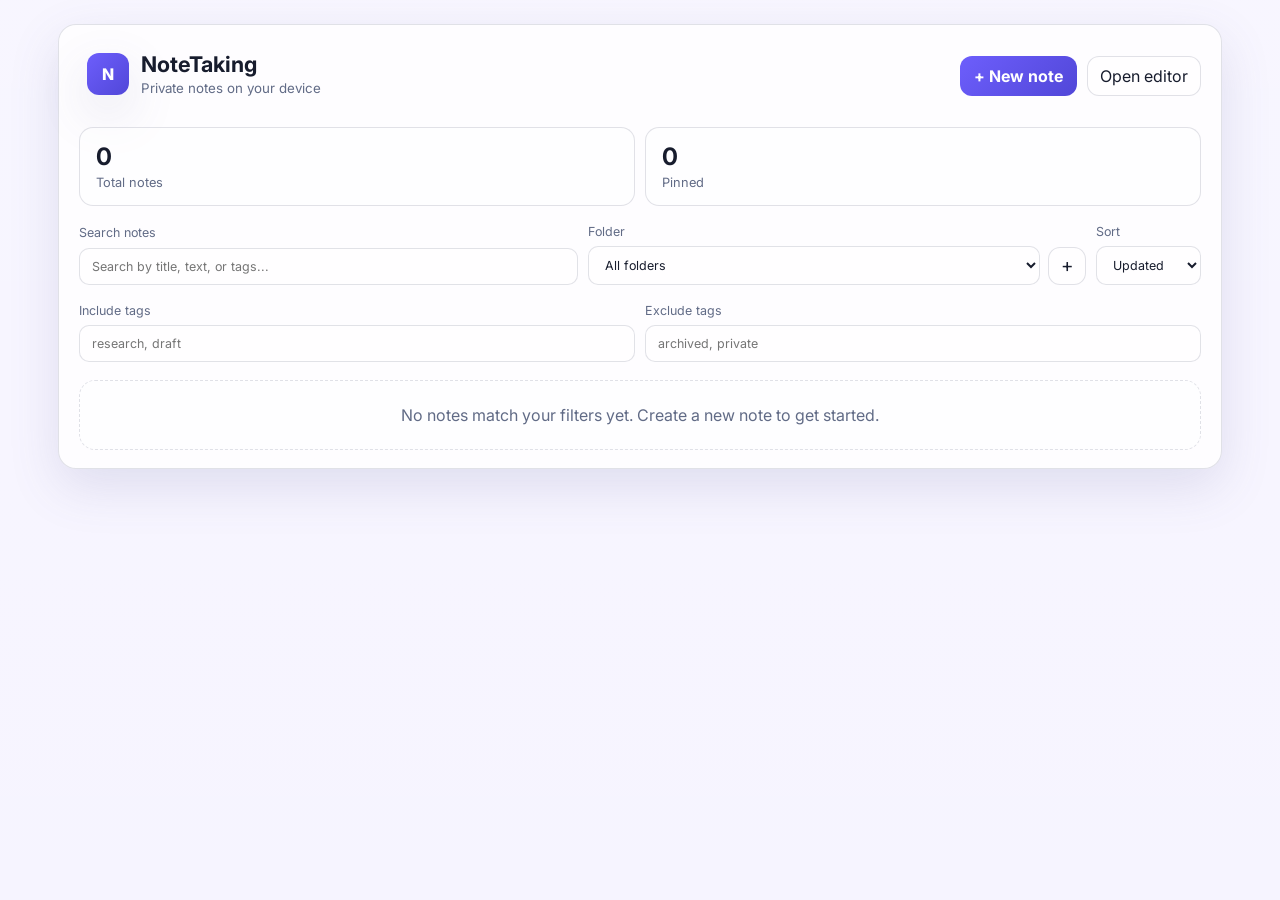
==== index.html @ 8013c4c2 "Organize note-taking app modules" ====
<!DOCTYPE html>
<html lang="en">
  <head>
    <meta charset="UTF-8" />
    <meta name="viewport" content="width=device-width, initial-scale=1.0" />
    <title>NoteTaking | Home</title>
    <link rel="preconnect" href="https://fonts.googleapis.com" />
    <link rel="preconnect" href="https://fonts.gstatic.com" crossorigin />
    <link href="https://fonts.googleapis.com/css2?family=Inter:wght@400;500;600;700;800&family=JetBrains+Mono:wght@400;500;700&family=Playfair+Display:wght@400;600;700;800&family=Montserrat:wght@400;500;600;700;800&family=Cormorant+Garamond:wght@400;500;600;700&family=Libre+Baskerville:wght@400;700&family=Patrick+Hand&display=swap" rel="stylesheet" />
    <link rel="stylesheet" href="css/styles.css" />
  </head>
  <body class="home-body" data-theme="violet">
    <main class="home-page">
      <section class="home-panel">
        <header class="home-header">
          <div class="brand-card">
            <div class="brand-badge">N</div>
            <div>
              <h1>NoteTaking</h1>
              <small>Private notes on your device</small>
            </div>
          </div>
          <div class="home-actions">
            <button id="new-note-btn" class="button" type="button">+ New note</button>
            <a href="editor.html" class="secondary-button">Open editor</a>
          </div>
        </header>

        <div class="summary-row">
          <div class="summary-card">
            <strong id="note-count">0</strong>
            <span>Total notes</span>
          </div>
          <div class="summary-card">
            <strong id="pinned-count">0</strong>
            <span>Pinned</span>
          </div>
        </div>

        <div class="filter-row">
          <label class="search-box" style="min-width: 280px; flex: 1;">
            <span>Search notes</span>
            <input id="search-input" class="input" type="search" placeholder="Search by title, text, or tags..." />
          </label>

          <label style="flex:1; min-width: 220px;">
            <span>Folder</span>
            <div class="folder-inline-row">
              <select id="folder-filter" class="input"></select>
              <button id="add-folder-btn" class="secondary-button compact-button" type="button" title="Add custom folder">+</button>
            </div>
          </label>

          <label>
            <span>Sort</span>
            <select id="sort-select" class="input">
              <option value="updated-desc">Updated</option>
              <option value="created">Created</option>
              <option value="alpha">A–Z</option>
              <option value="tags-alpha">Tags A–Z</option>
              <option value="tags-count">Most tags</option>
              <option value="pinned">Pinned</option>
            </select>
          </label>
        </div>

        <div class="filter-row tag-filter-row">
          <label style="flex: 1; min-width: 220px;">
            <span>Include tags</span>
            <input id="include-tags" class="input" type="text" placeholder="research, draft" />
          </label>
          <label style="flex: 1; min-width: 220px;">
            <span>Exclude tags</span>
            <input id="exclude-tags" class="input" type="text" placeholder="archived, private" />
          </label>
        </div>

        <input id="add-folder-input" class="input compact-folder-input hidden" type="text" placeholder="New folder name" />

        <div id="notes-grid" class="note-grid" aria-live="polite"></div>
      </section>
    </main>

    <script type="module" src="js/home.js"></script>
  </body>
</html>
---- css/styles.css ----
:root {
  --bg: #f6f4ff;
  --bg-soft: #eef3ff;
  --panel: rgba(255,255,255,0.8);
  --panel-strong: #fff;
  --sidebar: #f3f1ff;
  --primary: #6d5efc;
  --primary-strong: #5147d8;
  --primary-soft: rgba(109, 94, 252, 0.12);
  --text: #171c2d;
  --muted: #616b86;
  --border: rgba(89, 95, 124, 0.18);
  --shadow: 0 18px 50px rgba(88, 90, 145, 0.15);
  --success: #1da97f;
  --warning: #f5a623;
  --danger: #ea4d67;
  --editor-bg: #ffffff;
}

body[data-theme='teal'] {
  --bg: #edfdfc;
  --panel: rgba(255,255,255,0.8);
  --sidebar: #ebfffe;
  --primary: #17a9a9;
  --primary-strong: #0c8991;
  --primary-soft: rgba(23, 169, 169, 0.12);
}

body[data-theme='gold'] {
  --bg: #fff8ee;
  --panel: rgba(255,255,255,0.8);
  --sidebar: #fff8ef;
  --primary: #d89a2f;
  --primary-strong: #b87816;
  --primary-soft: rgba(216, 154, 47, 0.12);
}

body[data-theme='rose'] {
  --bg: #fff3f6;
  --panel: rgba(255,255,255,0.8);
  --sidebar: #fff1f6;
  --primary: #ec5d8d;
  --primary-strong: #cf4f7c;
  --primary-soft: rgba(236, 93, 141, 0.12);
}

body[data-theme='dark'] {
  --bg: #0e1727;
  --bg-soft: #111d31;
  --panel: rgba(17, 24, 39, 0.9);
  --panel-strong: #111827;
  --sidebar: #0f172a;
  --primary: #8b5cf6;
  --primary-strong: #7c3aed;
  --primary-soft: rgba(139, 92, 246, 0.12);
  --text: #edf2ff;
  --muted: #b9c5dd;
  --border: rgba(148,163,184,0.18);
  --shadow: 0 18px 50px rgba(15, 23, 42, 0.55);
  --editor-bg: #0b1320;
}

* { box-sizing: border-box; }

html, body {
  margin: 0;
  min-height: 100%;
  font-family: 'Inter', sans-serif;
  background: var(--bg);
  color: var(--text);
}

body {
  min-height: 100vh;
}

button, input, select, textarea {
  font: inherit;
}

button { cursor: pointer; }

a { color: inherit; text-decoration: none; }

.app-shell {
  display: flex;
  min-height: 100vh;
}

.sidebar {
  width: 330px;
  padding: 20px 16px;
  background: var(--sidebar);
  border-right: 1px solid var(--border);
  display: flex;
  flex-direction: column;
  gap: 14px;
}

.brand-card {
  display: flex;
  align-items: center;
  gap: 12px;
  padding: 8px 8px 12px;
}

.brand-badge {
  width: 42px;
  height: 42px;
  border-radius: 12px;
  display: grid;
  place-items: center;
  color: white;
  font-weight: 800;
  background: linear-gradient(135deg, var(--primary), var(--primary-strong));
  box-shadow: var(--shadow);
}

.brand-card h1 {
  margin: 0;
  font-size: 1.35rem;
}

.brand-card small {
  color: var(--muted);
}

.button,
.secondary-button,
.toolbar-button,
.record-button {
  border-radius: 12px;
  border: 1px solid var(--border);
  transition: transform 0.15s ease, box-shadow 0.15s ease;
}

.button,
.primary-button {
  background: linear-gradient(135deg, var(--primary), var(--primary-strong));
  color: white;
  border: none;
  border-radius: 12px;
  padding: 10px 14px;
  font-weight: 700;
}

.secondary-button,
.toolbar-button,
.record-button {
  background: rgba(255,255,255,0.52);
  color: var(--text);
  padding: 9px 12px;
}

.button:hover,
.secondary-button:hover,
.toolbar-button:hover,
.record-button:hover {
  transform: translateY(-1px);
  box-shadow: var(--shadow);
}

.input, select {
  width: 100%;
  padding: 10px 12px;
  border-radius: 10px;
  border: 1px solid var(--border);
  background: rgba(255,255,255,0.6);
  color: var(--text);
}

label {
  display: flex;
  flex-direction: column;
  gap: 7px;
  color: var(--muted);
  font-size: 0.78rem;
}

.search-box {
  display: flex;
  flex-direction: column;
  gap: 8px;
}

.sidebar-section {
  display: flex;
  flex-direction: column;
  gap: 10px;
}

/* Keep tag rules visible but compact beside the note list. */
.tag-filter-section {
  padding: 10px;
  border: 1px solid var(--border);
  border-radius: 12px;
  background: rgba(255,255,255,0.28);
}

.section-header {
  display: flex;
  align-items: center;
  justify-content: space-between;
  gap: 8px;
  font-weight: 600;
}

.muted-badge {
  background: var(--primary-soft);
  color: var(--primary); 
  border-radius: 999px;
  padding: 4px 8px;
  font-size: 0.72rem;
}

.note-list {
  display: flex;
  flex-direction: column;
  gap: 8px;
  overflow: auto;
}

.note-card {
  border: 1px solid var(--border);
  border-radius: 16px;
  background: rgba(255,255,255,0.45);
  padding: 12px;
  text-align: left;
  width: 100%;
}

.note-card.active {
  border-color: rgba(109,94,252,0.46);
  background: rgba(109,94,252,0.08);
}

.note-card-header {
  display: flex;
  align-items: center;
  justify-content: space-between;
  gap: 8px;
}

.note-card h3 {
  margin: 0;
  font-size: 1rem;
}

.note-card p {
  margin: 8px 0;
  color: var(--muted);
  font-size: 0.8rem;
  line-height: 1.45;
  line-clamp: 2;
  display: -webkit-box;
  -webkit-line-clamp: 2;
  -webkit-box-orient: vertical;
  overflow: hidden;
}

.note-card-meta {
  display: flex;
  justify-content: space-between;
  gap: 8px;
  color: var(--muted);
  font-size: 0.7rem;
}

.meta-tag,
.tag-pill {
  display: inline-flex;
  align-items: center;
  border-radius: 999px;
  background: rgba(109,94,252,0.08);
  color: var(--primary);
  padding: 4px 8px;
  font-size: 0.7rem;
}

.content-panel {
  flex: 1;
  padding: 18px 22px 18px 18px;
  display: flex;
  flex-direction: column;
  gap: 14px;
}

.privacy-banner {
  background: rgba(29,169,127,0.12);
  border: 1px solid rgba(29,169,127,0.18);
  color: var(--success);
  border-radius: 12px;
  padding: 10px 14px;
  font-weight: 700;
}

.editor-shell,
.meta-box,
.note-config,
.voice-box,
.home-panel,
.note-grid-card {
  background: var(--panel);
  border: 1px solid var(--border);
  border-radius: 18px;
  box-shadow: var(--shadow);
}

.editor-shell {
  padding: 14px 16px 16px;
}

.topbar {
  display: flex;
  justify-content: space-between;
  gap: 10px;
  align-items: center;
  flex-wrap: wrap;
  margin-bottom: 12px;
}

#note-title {
  width: 100%;
  border: none;
  background: transparent;
  color: var(--text);
  font-weight: 800;
  font-size: clamp(2rem, 2.5vw, 3rem);
}

#note-title:focus,
#editor:focus,
.input:focus,
select:focus {
  outline: none;
  box-shadow: 0 0 0 3px rgba(109,94,252,0.12);
}

.quick-actions,
.toolbar-row,
.toolbar-group,
.voice-actions,
.footer-bar,
.stats,
.export-actions,
.home-actions,
.filter-row,
.note-grid,
.home-header,
.home-toolbar,
.summary-row {
  display: flex;
  align-items: center;
  gap: 10px;
  flex-wrap: wrap;
}

.toolbar-row {
  justify-content: space-between;
}

.toolbar-group {
  flex-wrap: wrap;
}

.toolbar-button {
  min-height: 38px;
}

.note-config {
  display: flex;
  align-items: end;
  gap: 12px;
  padding: 14px 16px;
  margin-bottom: 14px;
}

.note-config > label,
.meta-box > label {
  flex: 1;
}

.tag-list {
  display: flex;
  flex-wrap: wrap;
  gap: 8px;
  min-height: 32px;
  align-items: center;
}

.editor-wrap {
  min-height: 420px;
  background: var(--editor-bg);
  border-radius: 18px;
  border: 1px solid var(--border);
  overflow: hidden;
}

#editor {
  min-height: 420px;
  padding: 26px 30px 32px;
  outline: none;
  font-size: 18px;
  line-height: 1.6;
  background: var(--editor-bg);
}

#editor h1 { font-size: 2em; margin: 0.6em 0 0.35em; }
#editor h2 { font-size: 1.6em; margin: 0.7em 0 0.3em; }
#editor ul, #editor ol { padding-left: 1.4em; }
#editor blockquote { border-left: 3px solid var(--primary); padding-left: 12px; color: var(--muted); }

.voice-box {
  padding: 14px 16px;
  display: flex;
  flex-direction: column;
  gap: 12px;
}

.transcript-box {
  background: rgba(109,94,252,0.06);
  border: 1px dashed var(--border);
  border-radius: 12px;
  padding: 12px;
  color: var(--muted);
  min-height: 52px;
}

.footer-bar {
  justify-content: space-between;
  padding: 12px 16px;
  background: var(--panel);
  border: 1px solid var(--border);
  border-radius: 16px;
}

.stats {
  color: var(--muted);
  font-size: 0.8rem;
}

.hidden { display: none !important; }

.record-button {
  background: rgba(234, 77, 103, 0.1);
  color: var(--danger);
  border-color: rgba(234, 77, 103, 0.25);
  font-weight: 700;
}

.home-body {
  background: linear-gradient(180deg, rgba(255,255,255,0.18), rgba(255,255,255,0.04));
}

.home-page {
  max-width: 1200px;
  margin: 0 auto;
  padding: 24px 18px 48px;
}

.home-panel {
  padding: 18px 20px;
}

.home-header {
  justify-content: space-between;
  margin-bottom: 18px;
}

.summary-row {
  justify-content: space-between;
  margin-top: 16px;
}

.summary-card {
  background: rgba(255,255,255,0.45);
  border: 1px solid var(--border);
  border-radius: 14px;
  padding: 14px 16px;
  min-width: 140px;
  flex: 1;
}

.summary-card strong {
  display: block;
  font-size: 1.5rem;
}

.summary-card span {
  color: var(--muted);
  font-size: 0.8rem;
}

.filter-row {
  justify-content: space-between;
  margin: 18px 0;
}

.tag-filter-row {
  margin-top: 0;
}

.folder-inline-row {
  display: flex;
  align-items: center;
  gap: 8px;
}

.compact-button {
  min-width: 38px;
  height: 38px;
  padding: 0 10px;
  font-size: 1.2rem;
  line-height: 1;
}

.compact-folder-input {
  max-width: 220px;
  min-width: 140px;
}

.note-grid {
  display: grid;
  grid-template-columns: repeat(auto-fit, minmax(240px, 1fr));
  gap: 14px;
  align-items: stretch;
}

.note-grid-card {
  padding: 16px;
  display: flex;
  flex-direction: column;
  gap: 10px;
  min-height: 200px;
}

.note-grid-card h3 {
  margin: 0;
  font-size: 1.2rem;
}

.note-grid-card p {
  margin: 0;
  color: var(--muted);
  line-height: 1.5;
  flex: 1;
}

.note-card-actions {
  display: flex;
  justify-content: space-between;
  gap: 8px;
  margin-top: auto;
}

.empty-state {
  border: 1px dashed var(--border);
  border-radius: 16px;
  padding: 24px;
  text-align: center;
  color: var(--muted);
  background: rgba(255,255,255,0.35);
}

body.focus-mode .sidebar {
  display: none;
}

body.focus-mode .content-panel {
  padding-left: 12px;
}

@media (max-width: 920px) {
  .app-shell {
    flex-direction: column;
  }

  .sidebar {
    width: 100%;
    border-right: none;
    border-bottom: 1px solid var(--border);
  }

  .note-config,
  .topbar,
  .toolbar-row,
  .footer-bar,
  .home-header,
  .filter-row,
  .summary-row {
    flex-direction: column;
    align-items: stretch;
  }
}
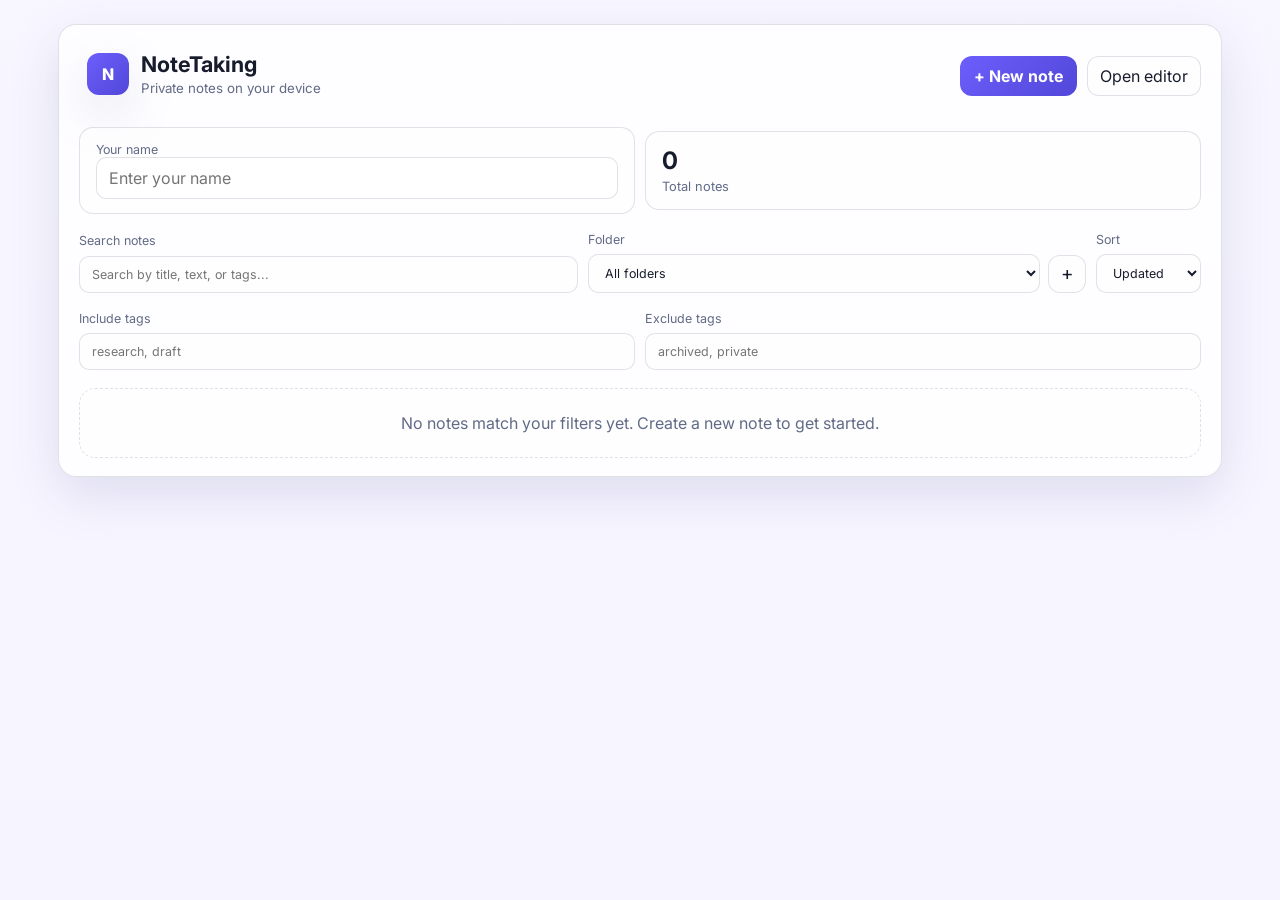
==== commit 2adac84f: "Update note editor layout and styling" ====
--- a/index.html
+++ b/index.html
@@ -12,6 +12,7 @@
   <body class="home-body" data-theme="violet">
     <main class="home-page">
       <section class="home-panel">
+        <!-- The home header provides the app identity and the two primary navigation actions. -->
         <header class="home-header">
           <div class="brand-card">
             <div class="brand-badge">N</div>
@@ -26,17 +27,19 @@
           </div>
         </header>
 
+        <!-- Personal display settings and the collection total are kept above the filters. -->
         <div class="summary-row">
+          <div class="summary-card">
+            <label for="user-name" class="summary-label">Your name</label>
+            <input id="user-name" class="input" type="text" placeholder="Enter your name" autocomplete="name" />
+          </div>
           <div class="summary-card">
             <strong id="note-count">0</strong>
             <span>Total notes</span>
           </div>
-          <div class="summary-card">
-            <strong id="pinned-count">0</strong>
-            <span>Pinned</span>
-          </div>
         </div>
 
+        <!-- Search remains text-based while folder and sort controls narrow the collection. -->
         <div class="filter-row">
           <label class="search-box" style="min-width: 280px; flex: 1;">
             <span>Search notes</span>
@@ -64,6 +67,7 @@
           </label>
         </div>
 
+        <!-- Tag filters accept comma-separated values for include-all and exclude-any rules. -->
         <div class="filter-row tag-filter-row">
           <label style="flex: 1; min-width: 220px;">
             <span>Include tags</span>
@@ -77,6 +81,7 @@
 
         <input id="add-folder-input" class="input compact-folder-input hidden" type="text" placeholder="New folder name" />
 
+        <!-- home.js rebuilds this region whenever state or a filter changes. -->
         <div id="notes-grid" class="note-grid" aria-live="polite"></div>
       </section>
     </main>
--- a/css/styles.css
+++ b/css/styles.css
@@ -1,3 +1,4 @@
+/* Shared design tokens keep both the home page and editor visually consistent. */
 :root {
   --bg: #f6f4ff;
   --bg-soft: #eef3ff;
@@ -17,6 +18,7 @@
   --editor-bg: #ffffff;
 }
 
+/* Theme overrides change the accent and surface colors without changing layout. */
 body[data-theme='teal'] {
   --bg: #edfdfc;
   --panel: rgba(255,255,255,0.8);
@@ -60,6 +62,7 @@
   --editor-bg: #0b1320;
 }
 
+/* Base rules normalize controls so the layout behaves predictably across browsers. */
 * { box-sizing: border-box; }
 
 html, body {
@@ -82,11 +85,13 @@
 
 a { color: inherit; text-decoration: none; }
 
+/* The editor uses a persistent sidebar beside the writing surface. */
 .app-shell {
   display: flex;
   min-height: 100vh;
 }
 
+/* Sidebar controls are intentionally dense because they are used repeatedly. */
 .sidebar {
   width: 330px;
   padding: 20px 16px;
@@ -127,8 +132,7 @@
 
 .button,
 .secondary-button,
-.toolbar-button,
-.record-button {
+.toolbar-button {
   border-radius: 12px;
   border: 1px solid var(--border);
   transition: transform 0.15s ease, box-shadow 0.15s ease;
@@ -145,8 +149,7 @@
 }
 
 .secondary-button,
-.toolbar-button,
-.record-button {
+.toolbar-button {
   background: rgba(255,255,255,0.52);
   color: var(--text);
   padding: 9px 12px;
@@ -154,8 +157,7 @@
 
 .button:hover,
 .secondary-button:hover,
-.toolbar-button:hover,
-.record-button:hover {
+.toolbar-button:hover {
   transform: translateY(-1px);
   box-shadow: var(--shadow);
 }
@@ -220,6 +222,7 @@
   overflow: auto;
 }
 
+/* Note cards provide compact previews for quick navigation. */
 .note-card {
   border: 1px solid var(--border);
   border-radius: 16px;
@@ -277,6 +280,7 @@
   font-size: 0.7rem;
 }
 
+/* Main content owns the editor, metadata controls, and export footer. */
 .content-panel {
   flex: 1;
   padding: 18px 22px 18px 18px;
@@ -297,7 +301,6 @@
 .editor-shell,
 .meta-box,
 .note-config,
-.voice-box,
 .home-panel,
 .note-grid-card {
   background: var(--panel);
@@ -339,7 +342,6 @@
 .quick-actions,
 .toolbar-row,
 .toolbar-group,
-.voice-actions,
 .footer-bar,
 .stats,
 .export-actions,
@@ -388,6 +390,7 @@
   align-items: center;
 }
 
+/* The editor keeps a stable writing area while its inner text can grow. */
 .editor-wrap {
   min-height: 420px;
   background: var(--editor-bg);
@@ -410,22 +413,6 @@
 #editor ul, #editor ol { padding-left: 1.4em; }
 #editor blockquote { border-left: 3px solid var(--primary); padding-left: 12px; color: var(--muted); }
 
-.voice-box {
-  padding: 14px 16px;
-  display: flex;
-  flex-direction: column;
-  gap: 12px;
-}
-
-.transcript-box {
-  background: rgba(109,94,252,0.06);
-  border: 1px dashed var(--border);
-  border-radius: 12px;
-  padding: 12px;
-  color: var(--muted);
-  min-height: 52px;
-}
-
 .footer-bar {
   justify-content: space-between;
   padding: 12px 16px;
@@ -441,13 +428,7 @@
 
 .hidden { display: none !important; }
 
-.record-button {
-  background: rgba(234, 77, 103, 0.1);
-  color: var(--danger);
-  border-color: rgba(234, 77, 103, 0.25);
-  font-weight: 700;
-}
-
+/* Home uses a wider surface for filtering and grid-based note browsing. */
 .home-body {
   background: linear-gradient(180deg, rgba(255,255,255,0.18), rgba(255,255,255,0.04));
 }
@@ -570,6 +551,7 @@
   padding-left: 12px;
 }
 
+/* Collapse the two-column editor into a readable mobile flow. */
 @media (max-width: 920px) {
   .app-shell {
     flex-direction: column;
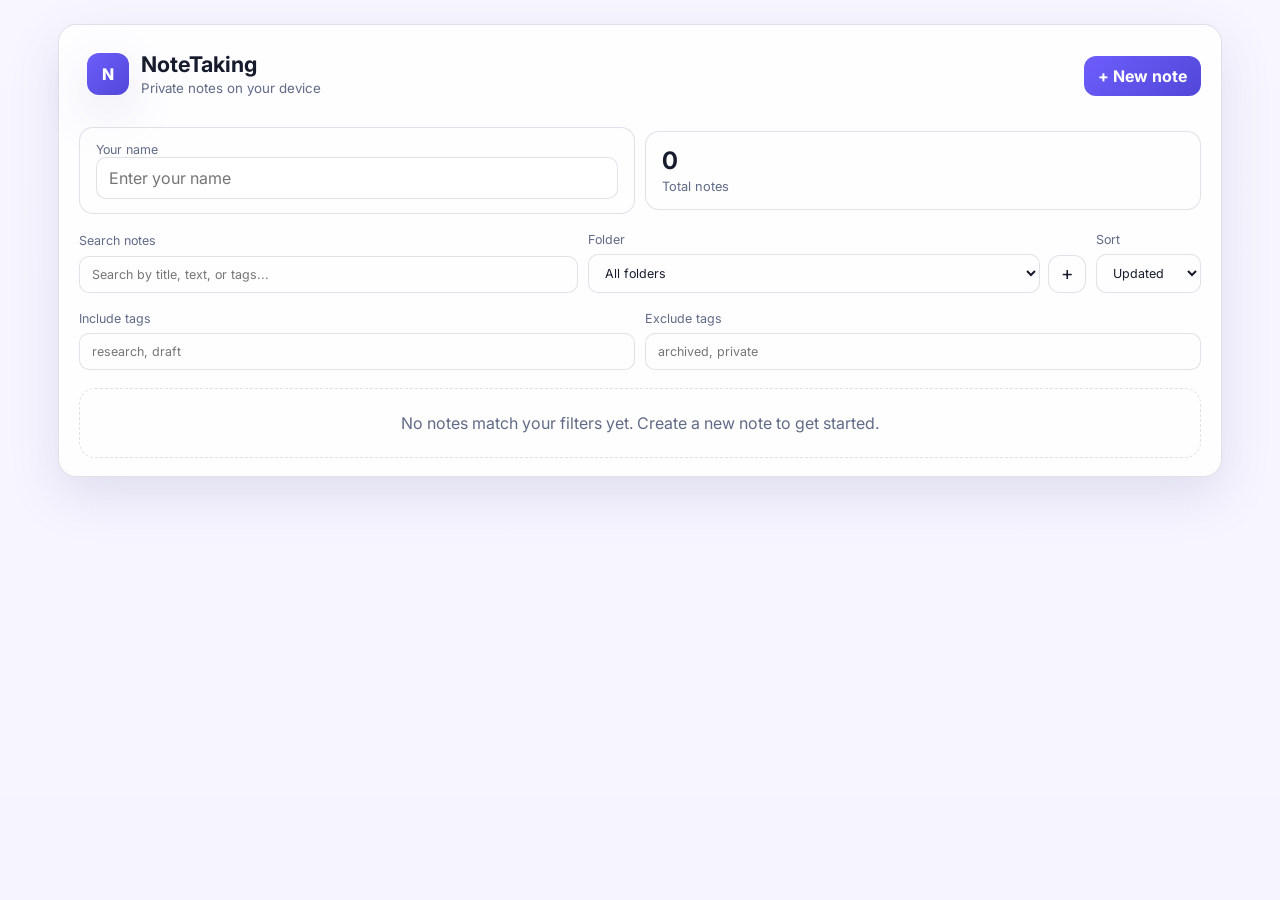
==== commit 86b1e400: "Update home page layout" ====
--- a/index.html
+++ b/index.html
@@ -23,7 +23,6 @@
           </div>
           <div class="home-actions">
             <button id="new-note-btn" class="button" type="button">+ New note</button>
-            <a href="editor.html" class="secondary-button">Open editor</a>
           </div>
         </header>
 
